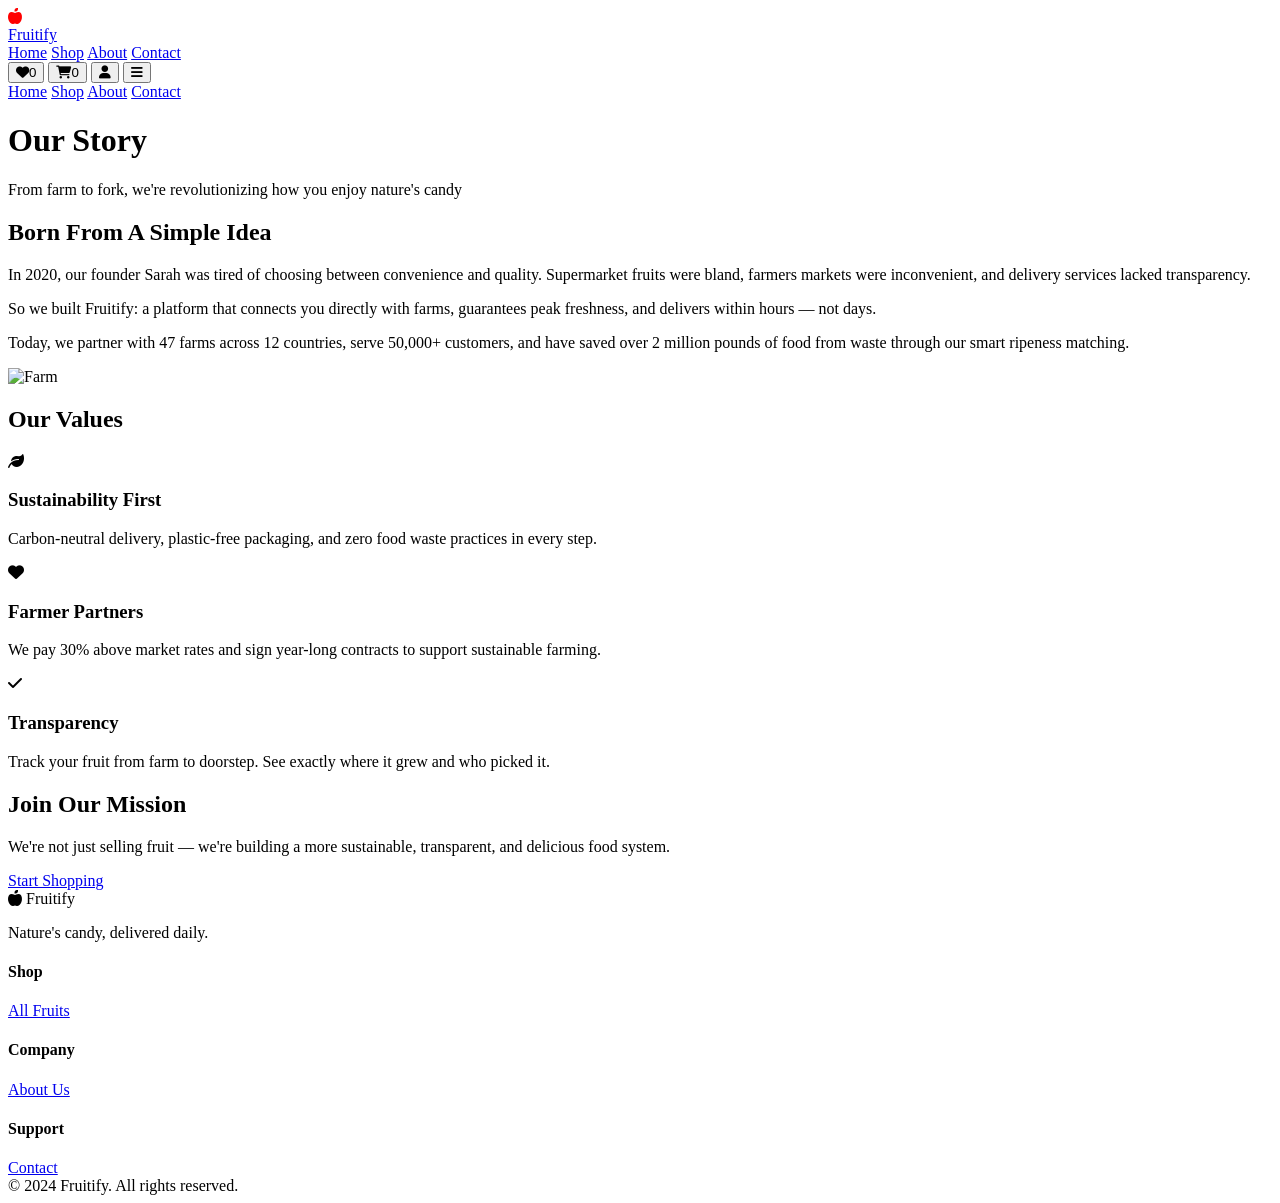
==== about.html @ 571788c8 "Add files via upload" ====
<!-- about.html -->
<!DOCTYPE html>
<html lang="en">
<head>
    <meta charset="UTF-8">
    <meta name="viewport" content="width=device-width, initial-scale=1.0">
    <title>About Us - Fruitify</title>
    <link rel="icon" type="image/x-icon" href="https://cdn-icons-png.flaticon.com/512/415/415682.png">
    <link rel="stylesheet" href="css/style.css">
    <link href="https://fonts.googleapis.com/css2?family=Poppins:wght@300;400;500;600;700;800&display=swap" rel="stylesheet">
    <link rel="stylesheet" href="https://cdnjs.cloudflare.com/ajax/libs/font-awesome/6.0.0/css/all.min.css">
</head>
<body>
    <header class="header">
        <div class="container">
            <div class="header-inner">
                <a href="index.html" class="logo">
                    <div class="logo-icon"><i class="fas fa-apple-alt" style="color: red;"></i></div>
                    <span>Fruitify</span>
                </a>
                <nav class="nav">
                    <a href="index.html" class="nav-link">Home</a>
                    <a href="shop.html" class="nav-link">Shop</a>
                    <a href="about.html" class="nav-link active">About</a>
                    <a href="contact.html" class="nav-link">Contact</a>
                </nav>
                <div class="header-actions">
                    <button class="icon-btn" id="wishlistBtn"><i class="fas fa-heart"></i><span class="badge" id="wishlistCount">0</span></button>
                    <button class="icon-btn" id="cartBtn"><i class="fas fa-shopping-cart"></i><span class="badge" id="cartCount">0</span></button>
                    <button class="icon-btn" id="userBtn"><i class="fas fa-user"></i></button>
                    <button class="mobile-menu-btn" id="mobileMenuBtn"><i class="fas fa-bars"></i></button>
                </div>
            </div>
        </div>
        <div id="mobileMenu" class="mobile-menu hidden">
            <a href="index.html">Home</a>
            <a href="shop.html">Shop</a>
            <a href="about.html">About</a>
            <a href="contact.html">Contact</a>
        </div>
    </header>

    <main>
        <div class="about-hero">
            <div class="container">
                <h1>Our Story</h1>
                <p>From farm to fork, we're revolutionizing how you enjoy nature's candy</p>
            </div>
        </div>

        <div class="container about-container">
            <div class="about-story">
                <div class="story-text">
                    <h2>Born From A Simple Idea</h2>
                    <p>In 2020, our founder Sarah was tired of choosing between convenience and quality. Supermarket fruits were bland, farmers markets were inconvenient, and delivery services lacked transparency.</p>
                    <p>So we built Fruitify: a platform that connects you directly with farms, guarantees peak freshness, and delivers within hours — not days.</p>
                    <p>Today, we partner with 47 farms across 12 countries, serve 50,000+ customers, and have saved over 2 million pounds of food from waste through our smart ripeness matching.</p>
                </div>
                <div class="story-image">
                    <img src="https://www.independent.co.ug/wp-content/uploads/2017/04/fruit.jpg" alt="Farm">
                </div>
            </div>

            <div class="values-section">
                <h2>Our Values</h2>
                <div class="values-grid">
                    <div class="value-card">
                        <div class="value-icon"><i class="fas fa-leaf"></i></div>
                        <h3>Sustainability First</h3>
                        <p>Carbon-neutral delivery, plastic-free packaging, and zero food waste practices in every step.</p>
                    </div>
                    <div class="value-card">
                        <div class="value-icon"><i class="fas fa-heart"></i></div>
                        <h3>Farmer Partners</h3>
                        <p>We pay 30% above market rates and sign year-long contracts to support sustainable farming.</p>
                    </div>
                    <div class="value-card">
                        <div class="value-icon"><i class="fas fa-check"></i></div>
                        <h3>Transparency</h3>
                        <p>Track your fruit from farm to doorstep. See exactly where it grew and who picked it.</p>
                    </div>
                </div>
            </div>

            <div class="mission-section">
                <h2>Join Our Mission</h2>
                <p>We're not just selling fruit — we're building a more sustainable, transparent, and delicious food system.</p>
                <a href="shop.html" class="btn-primary">Start Shopping</a>
            </div>
        </div>
    </main>

    <footer class="footer">
        <div class="container">
            <div class="footer-grid">
                <div><div class="footer-logo"><i class="fas fa-apple-alt"></i> Fruitify</div><p>Nature's candy, delivered daily.</p></div>
                <div><h4>Shop</h4><a href="shop.html">All Fruits</a></div>
                <div><h4>Company</h4><a href="about.html">About Us</a></div>
                <div><h4>Support</h4><a href="contact.html">Contact</a></div>
            </div>
            <div class="footer-bottom">© 2024 Fruitify. All rights reserved.</div>
        </div>
    </footer>

    <div id="toast" class="toast hidden"></div>

    <script src="js/data.js"></script>
    <script src="js/utils.js"></script>
    <script src="js/cart.js"></script>
    <script src="js/wishlist.js"></script>
    <script src="js/about.js"></script>
</body>
</html>
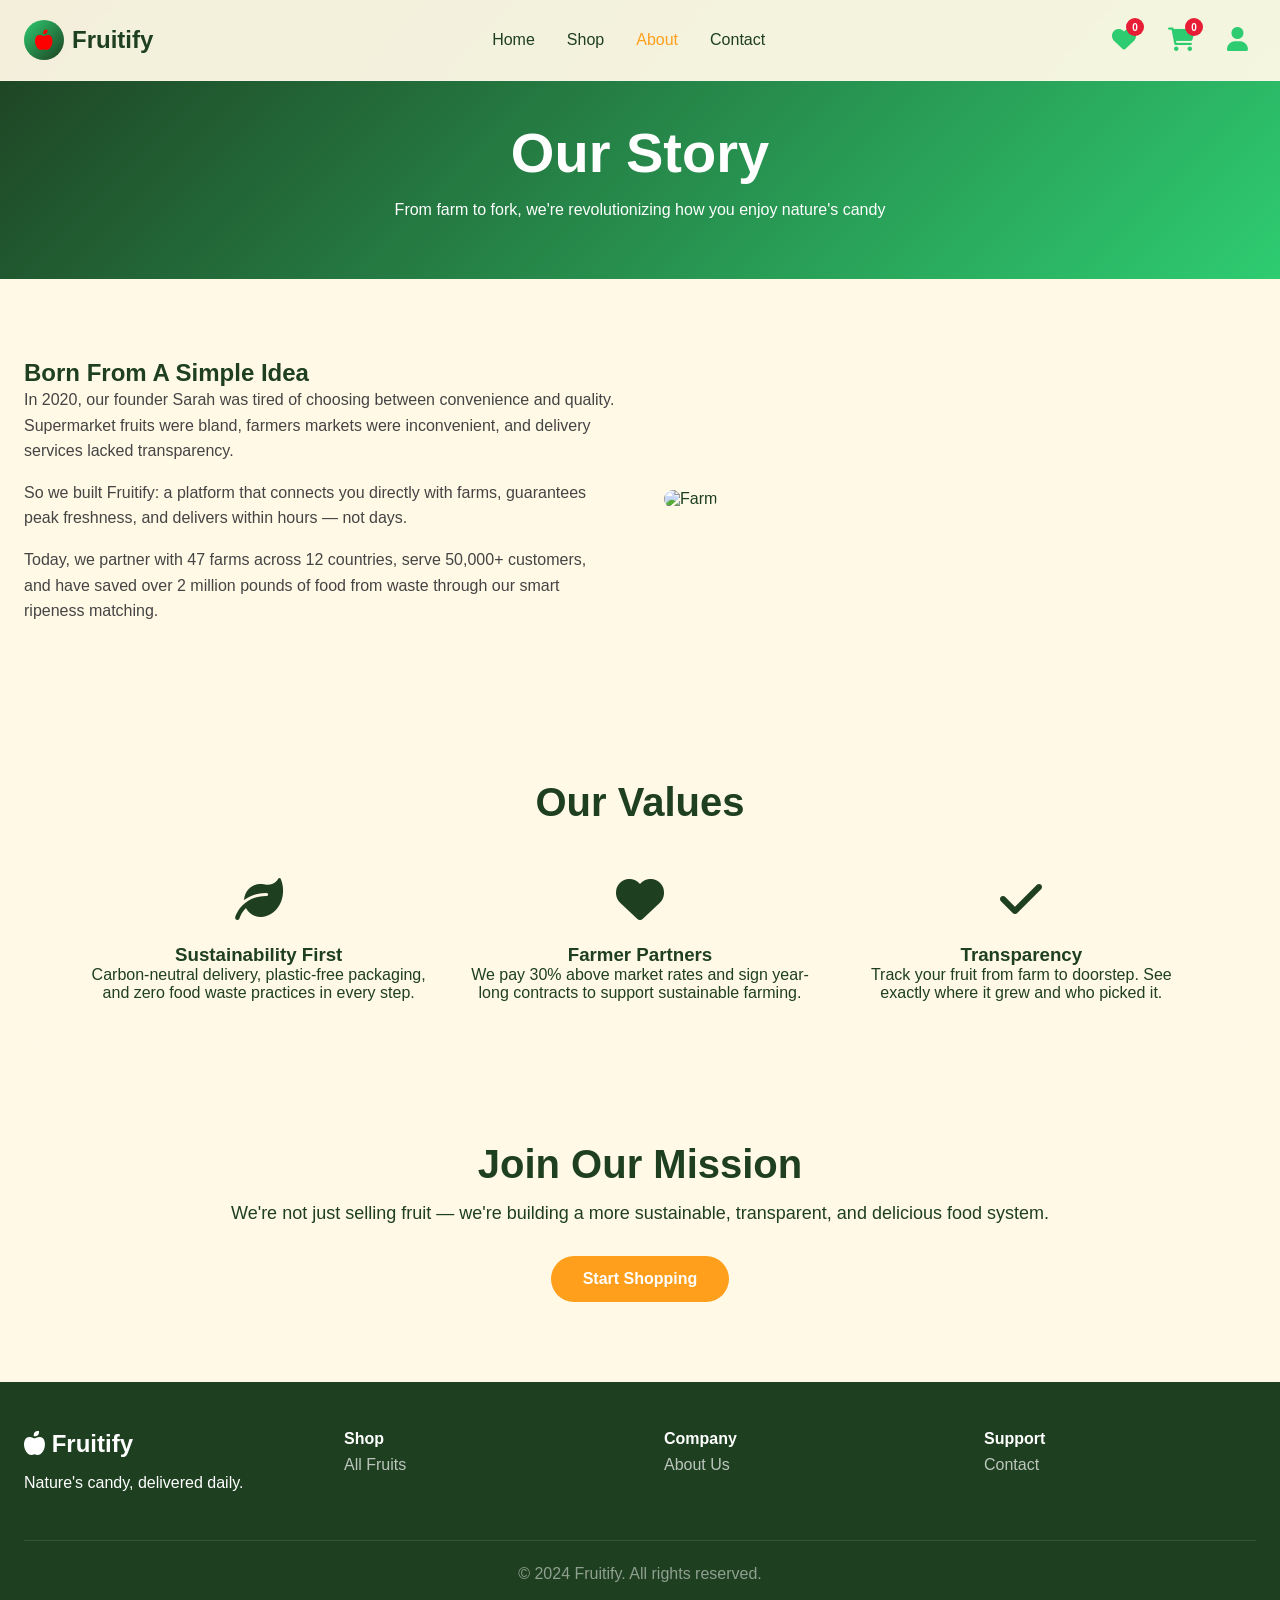
==== commit 7e398541: "Update about.html" ====
--- a/about.html
+++ b/about.html
@@ -6,7 +6,7 @@
     <meta name="viewport" content="width=device-width, initial-scale=1.0">
     <title>About Us - Fruitify</title>
     <link rel="icon" type="image/x-icon" href="https://cdn-icons-png.flaticon.com/512/415/415682.png">
-    <link rel="stylesheet" href="css/style.css">
+    <link rel="stylesheet" href="style.css">
     <link href="https://fonts.googleapis.com/css2?family=Poppins:wght@300;400;500;600;700;800&display=swap" rel="stylesheet">
     <link rel="stylesheet" href="https://cdnjs.cloudflare.com/ajax/libs/font-awesome/6.0.0/css/all.min.css">
 </head>
@@ -104,10 +104,10 @@
 
     <div id="toast" class="toast hidden"></div>
 
-    <script src="js/data.js"></script>
-    <script src="js/utils.js"></script>
-    <script src="js/cart.js"></script>
-    <script src="js/wishlist.js"></script>
-    <script src="js/about.js"></script>
+    <script src="data.js"></script>
+    <script src="utils.js"></script>
+    <script src="cart.js"></script>
+    <script src="wishlist.js"></script>
+    <script src="about.js"></script>
 </body>
-</html>+</html>
--- a/style.css
+++ b/style.css
@@ -0,0 +1,1064 @@
+/* css/style.css */
+* {
+    margin: 0;
+    padding: 0;
+    box-sizing: border-box;
+}
+
+:root {
+    --deep-green: #1E3F20;
+    --cream: #FFF9E6;
+    --mango: #FF9F1C;
+    --berry: #E71D36;
+    --light-green: #2ECC71;
+}
+
+body {
+    font-family: 'Poppins', sans-serif;
+    background: var(--cream);
+    color: var(--deep-green);
+    scroll-behavior: smooth;
+}
+
+.container {
+    max-width: 1280px;
+    margin: 0 auto;
+    padding: 0 24px;
+}
+
+/* Header */
+.header {
+    position: fixed;
+    top: 0;
+    width: 100%;
+    background: rgba(255, 249, 230, 0.95);
+    backdrop-filter: blur(12px);
+    border-bottom: 1px solid rgba(255,255,255,0.2);
+    z-index: 1000;
+}
+
+.header-inner {
+    display: flex;
+    justify-content: space-between;
+    align-items: center;
+    height: 80px;
+}
+
+.logo {
+    display: flex;
+    align-items: center;
+    gap: 8px;
+    font-size: 24px;
+    font-weight: 700;
+    text-decoration: none;
+    color: inherit;
+}
+
+.logo-icon {
+    width: 40px;
+    height: 40px;
+    background: linear-gradient(135deg, var(--light-green), var(--deep-green));
+    border-radius: 50%;
+    display: flex;
+    align-items: center;
+    justify-content: center;
+    font-size: 20px;
+    color: white;
+}
+
+.nav {
+    display: flex;
+    gap: 32px;
+}
+
+.nav-link {
+    text-decoration: none;
+    color: var(--deep-green);
+    transition: color 0.3s;
+}
+
+.nav-link:hover, .nav-link.active {
+    color: var(--mango);
+}
+
+.header-actions {
+    display: flex;
+    align-items: center;
+    gap: 16px;
+}
+
+.search-container {
+    position: relative;
+}
+
+.search-container input {
+    padding: 10px 16px 10px 40px;
+    border-radius: 50px;
+    border: 1px solid #ddd;
+    width: 250px;
+    font-family: inherit;
+}
+
+.search-icon {
+    position: absolute;
+    left: 12px;
+    top: 50%;
+    transform: translateY(-50%);
+    opacity: 0.6;
+}
+
+.search-dropdown {
+    position: absolute;
+    top: 100%;
+    left: 0;
+    right: 0;
+    background: white;
+    border-radius: 16px;
+    box-shadow: 0 10px 40px rgba(0,0,0,0.1);
+    max-height: 400px;
+    overflow-y: auto;
+    z-index: 100;
+    display: none;
+}
+
+.search-dropdown .search-result {
+    display: flex;
+    align-items: center;
+    gap: 12px;
+    padding: 12px;
+    cursor: pointer;
+}
+
+.search-dropdown .search-result:hover {
+    background: #f5f5f5;
+}
+
+.icon-btn {
+    background: none;
+    border: none;
+    font-size: 24px;
+    cursor: pointer;
+    position: relative;
+    padding: 8px;
+}
+
+#wishlistBtn i,
+#cartBtn i,
+#userBtn i {
+    color: #2ECC71;
+}
+
+.badge {
+    position: absolute;
+    top: 0PX;
+    right: 0;
+    background: var(--berry);
+    color: white;
+    font-size: 10px;
+    width: 18px;
+    height: 18px;
+    border-radius: 50%;
+    display: flex;
+    align-items: center;
+    justify-content: center;
+    font-weight: bold;
+}
+
+.mobile-menu-btn {
+    display: none;
+    background: none;
+    border: none;
+    font-size: 24px;
+    cursor: pointer;
+}
+
+.mobile-menu {
+    background: rgba(255, 249, 230, 0.98);
+    padding: 16px 24px;
+    display: flex;
+    flex-direction: column;
+    gap: 12px;
+}
+
+.mobile-menu a {
+    text-decoration: none;
+    color: var(--deep-green);
+    padding: 8px 0;
+}
+
+.hidden {
+    display: none !important;
+}
+
+/* Hero */
+.hero {
+  margin-top: 50px;
+    position: relative;
+    min-height: 90vh;
+    background: linear-gradient(135deg, rgba(30,63,32,0.85), rgba(46,204,113,0.75)), url('https://images.unsplash.com/photo-1610832958506-aa56368176cf?w=1920');
+    background-size: cover;
+    background-position: center;
+    display: flex;
+    align-items: center;
+}
+
+.hero-overlay {
+    position: absolute;
+    inset: 0;
+}
+
+.hero-content {
+    padding: 20px;
+    position: relative;
+    z-index: 1;
+    color: white;
+}
+
+.hero-badge {
+    margin-top: 30px;
+    display: inline-block;
+    background: rgba(255,255,255,0.2);
+    backdrop-filter: blur(8px);
+    padding: 8px 20px;
+    border-radius: 50px;
+    margin-bottom: 24px;
+}
+
+.hero h1 {
+    font-size: 64px;
+    font-weight: 800;
+    margin-bottom: 24px;
+    line-height: 1.2;
+}
+
+.hero p {
+    font-size: 20px;
+    margin-bottom: 32px;
+    max-width: 600px;
+    opacity: 0.9;
+}
+
+.hero-buttons {
+    display: flex;
+    gap: 16px;
+    flex-wrap: wrap;
+    margin-bottom: 48px;
+}
+
+.btn-primary {
+    background: var(--mango);
+    color: white;
+    padding: 14px 32px;
+    border-radius: 50px;
+    text-decoration: none;
+    font-weight: 600;
+    transition: all 0.3s;
+    display: inline-block;
+    border: none;
+    cursor: pointer;
+}
+
+.btn-primary:hover {
+    background: var(--berry);
+    transform: scale(1.05);
+}
+
+.btn-secondary {
+    background: rgba(255,255,255,0.2);
+    backdrop-filter: blur(8px);
+    color: white;
+    padding: 14px 32px;
+    border-radius: 50px;
+    text-decoration: none;
+    font-weight: 600;
+    transition: all 0.3s;
+}
+
+.btn-secondary:hover {
+    background: rgba(255,255,255,0.3);
+}
+
+.stats {
+    display: flex;
+    gap: 24px;
+    flex-wrap: wrap;
+}
+
+.stat-card {
+    background: rgba(255,255,255,0.15);
+    backdrop-filter: blur(8px);
+    padding: 16px 24px;
+    border-radius: 20px;
+    text-align: center;
+}
+
+.stat-number {
+    font-size: 32px;
+    font-weight: 700;
+}
+
+/* Ticker */
+.ticker {
+    background: var(--deep-green);
+    color: white;
+    padding: 12px 0;
+    overflow: hidden;
+}
+
+.ticker-track {
+    display: flex;
+    white-space: nowrap;
+    animation: scroll 20s linear infinite;
+}
+
+.ticker-track span {
+    margin-right: 32px;
+}
+
+@keyframes scroll {
+    0% { transform: translateX(0); }
+    100% { transform: translateX(-50%); }
+}
+
+/* Sections */
+.section {
+    padding: 80px 0;
+}
+
+.bg-cream {
+    background: var(--cream);
+}
+
+.section-header {
+    text-align: center;
+    margin-bottom: 48px;
+}
+
+.section-header h2 {
+    font-size: 48px;
+    margin-bottom: 12px;
+}
+
+/* Mood Grid */
+.mood-grid {
+    display: grid;
+    grid-template-columns: repeat(auto-fit, minmax(160px, 1fr));
+    gap: 24px;
+}
+
+.mood-card {
+    background: white;
+    padding: 24px;
+    text-align: center;
+    border-radius: 28px;
+    font-size: 48px;
+    cursor: pointer;
+    transition: all 0.3s;
+    border: 2px solid transparent;
+}
+
+.mood-card:hover {
+    transform: translateY(-8px);
+    box-shadow: 0 20px 40px rgba(0,0,0,0.1);
+    border-color: var(--mango);
+}
+
+.mood-card h3 {
+    font-size: 18px;
+    margin: 12px 0 4px;
+}
+
+.mood-card p {
+    font-size: 12px;
+    color: #666;
+}
+
+.mood-image {
+    width: 100%;
+    height: 120px;
+    object-fit: cover;
+    border-radius: 16px;
+    margin-bottom: 12px;
+}
+
+/* Carousel */
+.carousel-container {
+    position: relative;
+    display: flex;
+    align-items: center;
+    gap: 16px;
+}
+
+.carousel-track {
+    display: flex;
+    overflow-x: auto;
+    scroll-behavior: smooth;
+    gap: 24px;
+    scrollbar-width: none;
+    flex: 1;
+}
+
+.carousel-track::-webkit-scrollbar {
+    display: none;
+}
+
+.carousel-item {
+    flex: 0 0 300px;
+    background: white;
+    border-radius: 28px;
+    overflow: hidden;
+    cursor: pointer;
+}
+
+.carousel-item img {
+    width: 100%;
+    height: 200px;
+    object-fit: cover;
+}
+
+.carousel-item-content {
+    padding: 20px;
+}
+
+.carousel-btn {
+    background: white;
+    border: 2px solid var(--deep-green);
+    width: 48px;
+    height: 48px;
+    border-radius: 50%;
+    font-size: 32px;
+    cursor: pointer;
+    transition: all 0.3s;
+}
+
+.carousel-btn:hover {
+    background: var(--deep-green);
+    color: white;
+}
+
+/* Gifting */
+.gifting-grid {
+    display: grid;
+    grid-template-columns: 1fr 1fr;
+    gap: 48px;
+    align-items: center;
+}
+
+.gifting-content .tag {
+    background: rgba(231,29,54,0.1);
+    color: var(--berry);
+    padding: 6px 16px;
+    border-radius: 50px;
+    font-size: 14px;
+    font-weight: 600;
+    display: inline-block;
+    margin-bottom: 16px;
+}
+
+.gifting-content h2 {
+    font-size: 48px;
+    margin-bottom: 20px;
+}
+
+.features {
+    display: flex;
+    flex-direction: column;
+    gap: 16px;
+    margin: 32px 0;
+}
+
+.gifting-images {
+    display: grid;
+    grid-template-columns: repeat(2, 1fr);
+    gap: 16px;
+}
+
+.gifting-images img {
+    width: 100%;
+    height: 200px;
+    object-fit: cover;
+    border-radius: 24px;
+}
+
+/* Testimonials */
+.testimonials-grid {
+    display: grid;
+    grid-template-columns: repeat(auto-fit, minmax(300px, 1fr));
+    gap: 32px;
+}
+
+.testimonial {
+    background: white;
+    padding: 32px;
+    border-radius: 32px;
+    box-shadow: 0 10px 30px rgba(0,0,0,0.05);
+}
+
+.stars {
+    color: var(--mango);
+    font-size: 20px;
+    margin-bottom: 16px;
+}
+
+.testimonial-author {
+    display: flex;
+    align-items: center;
+    gap: 16px;
+    margin-top: 24px;
+}
+
+.testimonial-author img {
+    width: 48px;
+    height: 48px;
+    border-radius: 50%;
+}
+
+/* Newsletter */
+.newsletter {
+    background: linear-gradient(135deg, var(--deep-green), var(--light-green));
+    padding: 80px 0;
+    text-align: center;
+    color: white;
+}
+
+.newsletter h2 {
+    font-size: 48px;
+    margin-bottom: 16px;
+}
+
+.newsletter p {
+    font-size: 20px;
+    margin-bottom: 32px;
+}
+
+.newsletter form {
+    display: flex;
+    gap: 16px;
+    max-width: 500px;
+    margin: 0 auto;
+}
+
+.newsletter input {
+    flex: 1;
+    padding: 16px 24px;
+    border-radius: 50px;
+    border: none;
+    font-family: inherit;
+    font-size: 16px;
+}
+
+.newsletter button {
+    background: var(--mango);
+    color: white;
+    border: none;
+    padding: 16px 32px;
+    border-radius: 50px;
+    font-weight: 600;
+    cursor: pointer;
+}
+
+.newsletter small {
+    display: block;
+    margin-top: 16px;
+    opacity: 0.7;
+}
+
+/* Trust Badges */
+.trust-badges {
+    background: white;
+    padding: 24px 0;
+    border-top: 1px solid #eee;
+    border-bottom: 1px solid #eee;
+}
+
+.trust-badges .container {
+    display: flex;
+    justify-content: space-between;
+    flex-wrap: wrap;
+    gap: 32px;
+}
+
+/* Footer */
+.footer {
+    background: var(--deep-green);
+    color: white;
+    padding: 48px 0 24px;
+}
+
+.footer-grid {
+    display: grid;
+    grid-template-columns: repeat(auto-fit, minmax(200px, 1fr));
+    gap: 48px;
+    margin-bottom: 48px;
+}
+
+.footer-logo {
+    font-size: 24px;
+    font-weight: 700;
+    margin-bottom: 16px;
+}
+
+.footer a {
+    color: rgba(255,255,255,0.7);
+    text-decoration: none;
+    display: block;
+    margin: 8px 0;
+}
+
+.social-links {
+    display: flex;
+    gap: 16px;
+    margin-top: 16px;
+}
+
+.footer-bottom {
+    text-align: center;
+    padding-top: 24px;
+    border-top: 1px solid rgba(255,255,255,0.1);
+    color: rgba(255,255,255,0.5);
+}
+
+/* Shop Page */
+.shop-main {
+    padding-top: 100px;
+    min-height: 100vh;
+}
+
+.shop-container {
+    display: flex;
+    gap: 32px;
+}
+
+.filters-sidebar {
+    width: 280px;
+    flex-shrink: 0;
+}
+
+.filters-card {
+    background: white;
+    border-radius: 28px;
+    padding: 24px;
+    position: sticky;
+    top: 100px;
+}
+
+.filters-header {
+    display: flex;
+    justify-content: space-between;
+    margin-bottom: 24px;
+}
+
+.filters-header button {
+    background: none;
+    border: none;
+    color: var(--berry);
+    cursor: pointer;
+}
+
+.filter-group {
+    margin-bottom: 24px;
+}
+
+.filter-group h4 {
+    margin-bottom: 12px;
+}
+
+.filter-group label {
+    display: flex;
+    align-items: center;
+    gap: 8px;
+    margin: 8px 0;
+    cursor: pointer;
+}
+
+.filter-group select {
+    width: 100%;
+    padding: 10px;
+    border-radius: 12px;
+    border: 1px solid #ddd;
+    font-family: inherit;
+}
+
+.price-range-values {
+    display: flex;
+    justify-content: space-between;
+    margin-top: 8px;
+    font-size: 14px;
+}
+
+.products-section {
+    flex: 1;
+}
+
+.products-header {
+    display: flex;
+    justify-content: space-between;
+    align-items: center;
+    margin-bottom: 32px;
+}
+
+.product-grid {
+    display: grid;
+    grid-template-columns: repeat(auto-fill, minmax(280px, 1fr));
+    gap: 24px;
+}
+
+.product-card {
+    background: white;
+    border-radius: 28px;
+    overflow: hidden;
+    transition: all 0.3s;
+    cursor: pointer;
+}
+
+.product-card:hover {
+    transform: translateY(-8px);
+    box-shadow: 0 20px 40px rgba(0,0,0,0.1);
+}
+
+.product-image {
+    position: relative;
+    aspect-ratio: 1;
+    overflow: hidden;
+}
+
+.product-image img {
+    width: 100%;
+    height: 100%;
+    object-fit: cover;
+}
+
+.product-badge {
+    position: absolute;
+    top: 12px;
+    left: 12px;
+    background: var(--light-green);
+    color: white;
+    padding: 4px 12px;
+    border-radius: 50px;
+    font-size: 12px;
+    font-weight: 600;
+}
+
+.product-actions {
+    position: absolute;
+    top: 12px;
+    right: 12px;
+    display: flex;
+    gap: 8px;
+}
+
+.product-action-btn {
+    background: white;
+    border: none;
+    width: 36px;
+    height: 36px;
+    border-radius: 50%;
+    cursor: pointer;
+    font-size: 18px;
+}
+
+.product-info {
+    padding: 20px;
+}
+
+.product-name {
+    font-weight: 700;
+    font-size: 18px;
+    margin-bottom: 8px;
+}
+
+.ripeness-bar {
+    background: #eee;
+    height: 4px;
+    border-radius: 2px;
+    margin: 12px 0;
+    position: relative;
+}
+
+.ripeness-fill {
+    background: linear-gradient(90deg, var(--light-green), var(--mango), var(--berry));
+    height: 100%;
+    border-radius: 2px;
+}
+
+.product-price {
+    display: flex;
+    justify-content: space-between;
+    align-items: center;
+    margin-top: 12px;
+}
+
+.price {
+    font-size: 24px;
+    font-weight: 700;
+}
+
+.add-to-cart {
+    background: var(--mango);
+    color: white;
+    border: none;
+    padding: 8px 16px;
+    border-radius: 50px;
+    cursor: pointer;
+    font-weight: 600;
+}
+
+/* Compare Bar */
+.compare-bar {
+    position: fixed;
+    bottom: 0;
+    left: 0;
+    right: 0;
+    background: white;
+    border-top: 2px solid var(--deep-green);
+    padding: 16px 24px;
+    z-index: 100;
+}
+
+.compare-bar-inner {
+    display: flex;
+    justify-content: space-between;
+    align-items: center;
+}
+
+.compare-items {
+    display: flex;
+    gap: 12px;
+}
+
+.compare-item {
+    display: flex;
+    align-items: center;
+    gap: 8px;
+    background: #f5f5f5;
+    padding: 4px 12px 4px 8px;
+    border-radius: 50px;
+}
+
+.compare-item img {
+    width: 32px;
+    height: 32px;
+    border-radius: 50%;
+    object-fit: cover;
+}
+
+/* Modal */
+.modal {
+    position: fixed;
+    inset: 0;
+    background: rgba(0,0,0,0.7);
+    display: flex;
+    align-items: center;
+    justify-content: center;
+    z-index: 2000;
+}
+
+.modal-content {
+    background: white;
+    border-radius: 32px;
+    max-width: 900px;
+    width: 90%;
+    max-height: 90vh;
+    overflow-y: auto;
+    position: relative;
+    padding: 32px;
+}
+
+.modal-close {
+    position: absolute;
+    top: 16px;
+    right: 16px;
+    background: none;
+    border: none;
+    font-size: 24px;
+    cursor: pointer;
+}
+
+/* About Page */
+.about-hero {
+    background: linear-gradient(135deg, var(--deep-green), var(--light-green));
+    padding: 120px 0 60px;
+    text-align: center;
+    color: white;
+}
+
+.about-hero h1 {
+    font-size: 56px;
+    margin-bottom: 16px;
+}
+
+.about-container {
+    padding: 80px 24px;
+}
+
+.about-story {
+    display: grid;
+    grid-template-columns: 1fr 1fr;
+    gap: 48px;
+    margin-bottom: 80px;
+    align-items: center;
+}
+
+.story-text p {
+    margin-bottom: 16px;
+    line-height: 1.6;
+    color: #444;
+}
+
+.story-image img {
+    width: 100%;
+    border-radius: 32px;
+}
+
+.values-section {
+    background: var(--cream);
+    padding: 60px;
+    border-radius: 48px;
+    margin-bottom: 80px;
+    text-align: center;
+}
+
+.values-section h2 {
+    font-size: 40px;
+    margin-bottom: 48px;
+}
+
+.values-grid {
+    display: grid;
+    grid-template-columns: repeat(auto-fit, minmax(250px, 1fr));
+    gap: 32px;
+}
+
+.value-card {
+    text-align: center;
+}
+
+.value-icon {
+    font-size: 48px;
+    margin-bottom: 16px;
+}
+
+.mission-section {
+    text-align: center;
+}
+
+.mission-section h2 {
+    font-size: 40px;
+    margin-bottom: 16px;
+}
+
+.mission-section p {
+    margin-bottom: 32px;
+    font-size: 18px;
+}
+
+/* Contact Page */
+.contact-hero {
+    background: linear-gradient(135deg, var(--mango), var(--berry));
+    padding: 120px 0 60px;
+    text-align: center;
+    color: white;
+}
+
+.contact-container {
+    padding: 80px 24px;
+}
+
+.contact-grid {
+    display: grid;
+    grid-template-columns: 1fr 1fr;
+    gap: 48px;
+}
+
+.form-group {
+    margin-bottom: 24px;
+}
+
+.form-group label {
+    display: block;
+    margin-bottom: 8px;
+    font-weight: 600;
+}
+
+.form-group input, .form-group select, .form-group textarea {
+    width: 100%;
+    padding: 12px 16px;
+    border: 2px solid #eee;
+    border-radius: 16px;
+    font-family: inherit;
+    font-size: 16px;
+}
+
+.form-group input:focus, .form-group select:focus, .form-group textarea:focus {
+    outline: none;
+    border-color: var(--mango);
+}
+
+.contact-info {
+    background: var(--cream);
+    padding: 32px;
+    border-radius: 32px;
+}
+
+.info-item {
+    margin: 24px 0;
+}
+
+.quick-response {
+    margin-top: 32px;
+    padding-top: 24px;
+    border-top: 1px solid #ddd;
+}
+
+/* Toast */
+.toast {
+    position: fixed;
+    bottom: 32px;
+    right: 32px;
+    background: var(--deep-green);
+    color: white;
+    padding: 16px 24px;
+    border-radius: 50px;
+    z-index: 2000;
+    transition: all 0.3s;
+}
+
+/* Responsive */
+@media (max-width: 768px) {
+    .nav, .search-container {
+        display: none;
+    }
+    
+    .mobile-menu-btn {
+        display: block;
+    }
+    
+    .hero h1 {
+        font-size: 40px;
+    }
+    
+    .shop-container {
+        flex-direction: column;
+    }
+    
+    .filters-sidebar {
+        width: 100%;
+    }
+    
+    .gifting-grid, .about-story, .contact-grid {
+        grid-template-columns: 1fr;
+    }
+    
+    .stats {
+        flex-direction: column;
+    }
+    
+    .newsletter form {
+        flex-direction: column;
+    }
+    
+    .section-header h2 {
+        font-size: 32px;
+    }
+}
